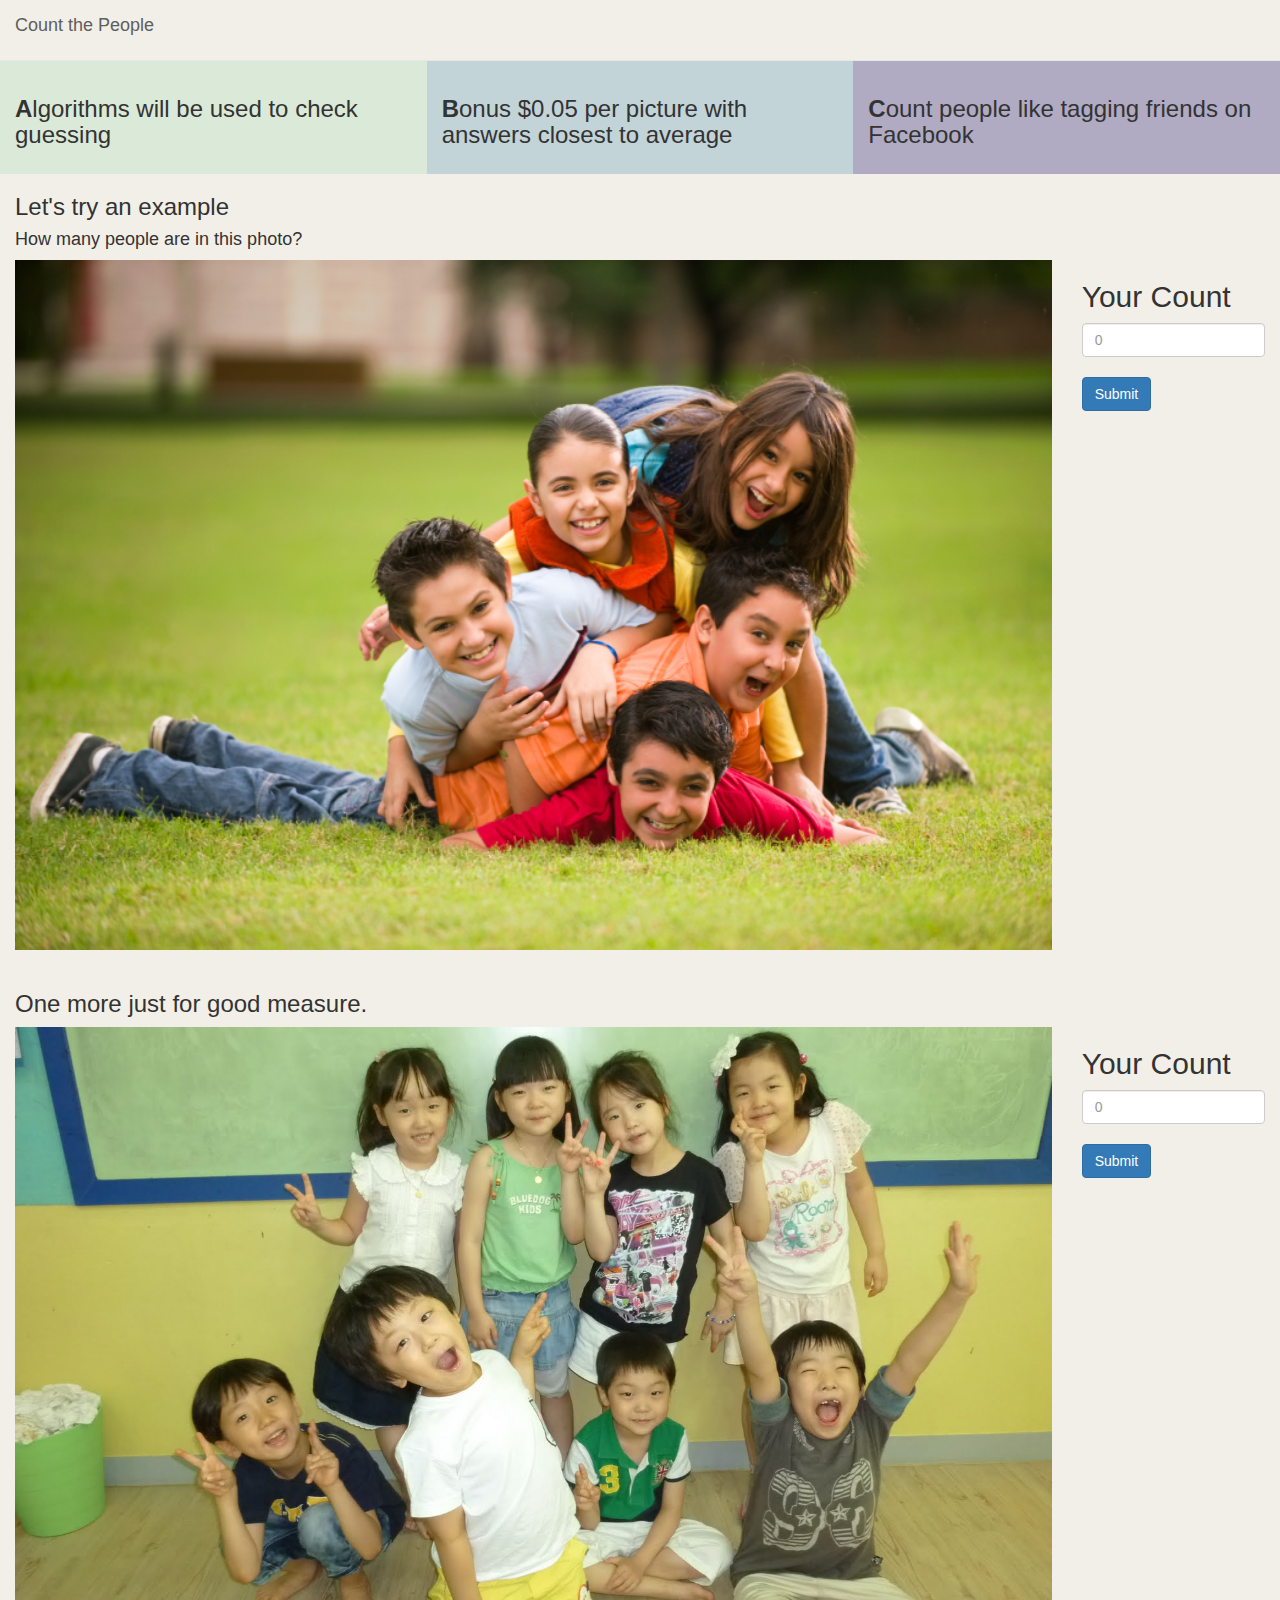
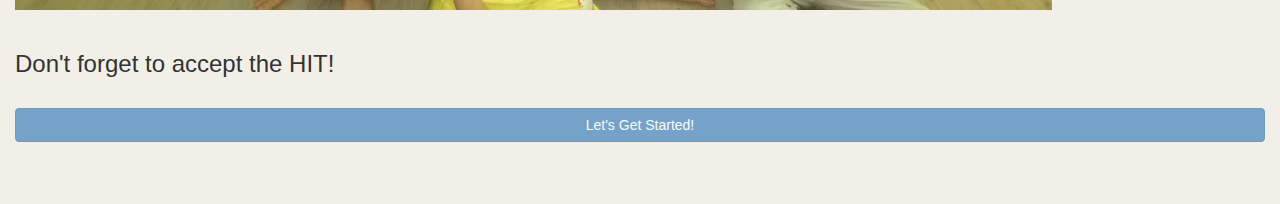
==== index.html @ 153a941a "final version" ====
<!DOCTYPE html>
<html>
<head>
	<title>Kathy's AMT Website</title>
	<script type="text/javascript" src="js/jquery-1.12.0.min.js"></script>
	<link rel="stylesheet" href="css/bootstrap.min.css">
	<link rel="stylesheet" href="css/style.css">
</head>
<body>
	<nav class="navbar navbar-default navbar-static-top">
		<div class="container-fluid">
			<div class="navbar-header">
				<p class="navbar-brand" href="#">Count the People</p>
			</div>
		</div>
	</nav>
	<div class="container-fluid">
		<div class="row no-gutter">
			<div class="col-lg-4 col-md-4" style="background-color:#dbe9d8">
				<h3><strong>A</strong>lgorithms will be used to check guessing</h3>
			</div>	
			<div class="col-lg-4 col-md-4" style="background-color:#c2d4d8">
				<h3><strong>B</strong>onus $0.05 per picture with answers closest to average</h3>
			</div>
			<div class="col-lg-4 col-md-4" style="background-color:#b0aac2">
				<h3><strong>C</strong>ount people like tagging friends on Facebook</h3>
			</div>
		</div>

		<div id="examples">
			<h3>Let's try an example</h3>
			<h4>How many people are in this photo?</h4>
			<div class="row">
				<div class="col-lg-10 col-md-10 col-sm-10">
					<img src="images/example1.jpg" class="img-responsive"></img>	
				</div>
				<div class="col-lg-2 col-md-2 col-sm-2">
					<h2>Your Count</h2>
					<form id="example_form_1">
						<div class="form-group">
							<input type="number" class="form-control" id="example_input_1" placeholder="0">
							<button class="btn btn-primary" id="example_submit_1">Submit</button>
						</div>
					</form>
				</div>
			</div>
			<hr>
			<h3>One more just for good measure.</h3>
			<div class="row">
				<div class="col-lg-10 col-md-10 col-sm-10">
					<img src="images/example2.JPG" class="img-responsive"></img>	
				</div>
				<div class="col-lg-2 col-md-2 col-sm-2">
					<h2>Your Count</h2>
					<form id="example_form_2">
						<div class="form-group">
							<input type="number" class="form-control" id="example_input_2" placeholder="0">
							<button class="btn btn-primary" id="example_submit_2">Submit</button>
						</div>
					</form>
				</div>
			</div>
			<hr>
			<h3>Don't forget to accept the HIT!</h3>
			<button class="btn btn-primary" id="next_button" style="width:100%" disabled>Let's Get Started!</button>
			<hr>
		</div>

		<div id="images">
			<!-- Picture 1 -->
			<div class="row">
				<div class="col-lg-10 col-md-10 col-sm-10">
					<img src="images/people1.jpg" class="img-responsive" id="picture_1"></img>	
					<img src="images/people2.png" class="img-responsive" id="picture_2"></img>
					<img src="images/people3.jpg" class="img-responsive" id="picture_3"></img>
					<img src="images/people4.jpg" class="img-responsive" id="picture_4"></img>
					<img src="images/people5.jpg" class="img-responsive" id="picture_5"></img>
					<img src="images/people6.jpg" class="img-responsive" id="picture_6"></img>
					<img src="images/people7.jpg" class="img-responsive" id="picture_7"></img>
				</div>
				<div class="col-lg-2 col-md-2 col-sm-2">
					<h2>Your Count</h2>
					<form id="mturk_form" name="mturk_form" method="POST">
						<div class="form-group" id="task_form_1">
							<input type="number" class="form-control" name="photo_1" id="form_input_1" placeholder="0">
							<input type="button" class="btn btn-primary" value="Next" id="picture_submit_1" disabled>
						</div>
						<div class="form-group" id="task_form_2">
							<input type="number" class="form-control" name="photo_2" id="form_input_2" placeholder="0">
							<input type="button" class="btn btn-primary" value="Next" id="picture_submit_2" disabled>
						</div>
						<div class="form-group" id="task_form_3">
							<input type="number" class="form-control" name="photo_3" id="form_input_3" placeholder="0">
							<input type="button" class="btn btn-primary" value="Next" id="picture_submit_3" disabled>
						</div>
						<div class="form-group" id="task_form_4">
							<input type="number" class="form-control" name="photo_4" id="form_input_4" placeholder="0">
							<input type="button" class="btn btn-primary" value="Next" id="picture_submit_4" disabled>
						</div>
						<div class="form-group" id="task_form_5">
							<input type="number" class="form-control" name="photo_5" id="form_input_5" placeholder="0">
							<input type="button" class="btn btn-primary" value="Next" id="picture_submit_5" disabled>
						</div>
						<div class="form-group" id="task_form_6">
							<input type="number" class="form-control" name="photo_6" id="form_input_6" placeholder="0">
							<input type="button" class="btn btn-primary" value="Next" id="picture_submit_6" disabled>
						</div>
						<div class="form-group" id="task_form_7">
							<input type="number" class="form-control" name="photo_7" id="form_input_7" placeholder="0">
							<input type="submit" class="btn btn-primary" value="Submit" id="submit">
						</div>
					</form>
				</div>
			<hr>
			</div>
		</div>
		<hr>
	</div>
	<script type="text/javascript" src="js/bootstrap.js"></script>
	<script type="text/javascript" src="js/mturk.js"></script>
	<script type="text/javascript" src="js/custom.js"></script>
</body>
</html>
---- css/style.css ----
body, .navbar-default {
	background-color: #f2efe8;
}

.jumbotron, .navbar {
	margin-bottom: 0px;
}

img, .img-responsive {
	width: 100%;
}

#images > .col-lg-10, #images >.col-md-10 {
	padding-left: 0px;
	padding-right: 0px;
}

.no-gutter > [class*='col-'] {
    padding-top:15px;
    padding-bottom:15px;
}

.btn, .btn-primary {
	margin-top: 20px;
}
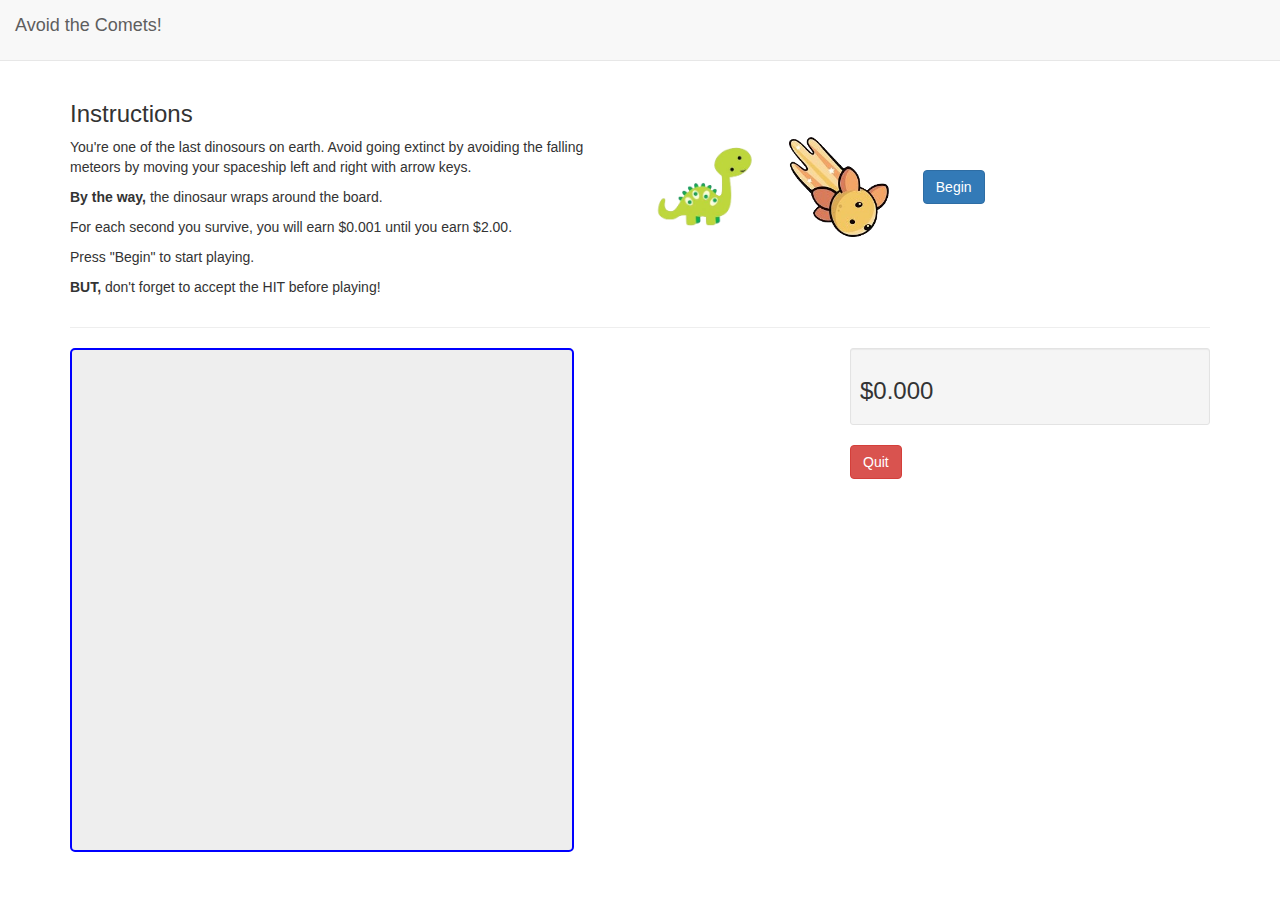
==== commit 0f076e15: "new website" ====
--- a/index.html
+++ b/index.html
@@ -1,123 +1,67 @@
 <!DOCTYPE html>
 <html>
 <head>
-	<title>Kathy's AMT Website</title>
-	<script type="text/javascript" src="js/jquery-1.12.0.min.js"></script>
-	<link rel="stylesheet" href="css/bootstrap.min.css">
-	<link rel="stylesheet" href="css/style.css">
+	<title>Avoid the Comets!</title>
+	<script type="text/javascript" src="jquery-2.2.2.min.js"></script>
+	<link rel="stylesheet" href="bootstrap.min.css">
+	<link rel="stylesheet" href="style.css">
 </head>
 <body>
+	<!-- Header -->
 	<nav class="navbar navbar-default navbar-static-top">
 		<div class="container-fluid">
 			<div class="navbar-header">
-				<p class="navbar-brand" href="#">Count the People</p>
+				<p class="navbar-brand" href="#">Avoid the Comets!</p>
 			</div>
 		</div>
 	</nav>
-	<div class="container-fluid">
-		<div class="row no-gutter">
-			<div class="col-lg-4 col-md-4" style="background-color:#dbe9d8">
-				<h3><strong>A</strong>lgorithms will be used to check guessing</h3>
-			</div>	
-			<div class="col-lg-4 col-md-4" style="background-color:#c2d4d8">
-				<h3><strong>B</strong>onus $0.05 per picture with answers closest to average</h3>
+	
+	<!-- Instructions -->
+	<div class="container">
+		<h3>Instructions</h3>
+		<div class="row">
+			<div class="col-md-6 col-lg-6">
+				<p>You're one of the last dinosours on earth. Avoid going extinct by avoiding the falling meteors by moving your spaceship left and right with arrow keys.</p>
+				<p><strong>By the way, </strong>the dinosaur wraps around the board.</p>
+				<p>For each second you survive, you will earn $0.001 until you earn $2.00.</p>
+				<p>Press "Begin" to start playing.</p>
+				<p><strong>BUT, </strong> don't forget to accept the HIT before playing!</p>
 			</div>
-			<div class="col-lg-4 col-md-4" style="background-color:#b0aac2">
-				<h3><strong>C</strong>ount people like tagging friends on Facebook</h3>
-			</div>
-		</div>
-
-		<div id="examples">
-			<h3>Let's try an example</h3>
-			<h4>How many people are in this photo?</h4>
-			<div class="row">
-				<div class="col-lg-10 col-md-10 col-sm-10">
-					<img src="images/example1.jpg" class="img-responsive"></img>	
-				</div>
-				<div class="col-lg-2 col-md-2 col-sm-2">
-					<h2>Your Count</h2>
-					<form id="example_form_1">
-						<div class="form-group">
-							<input type="number" class="form-control" id="example_input_1" placeholder="0">
-							<button class="btn btn-primary" id="example_submit_1">Submit</button>
-						</div>
-					</form>
-				</div>
-			</div>
-			<hr>
-			<h3>One more just for good measure.</h3>
-			<div class="row">
-				<div class="col-lg-10 col-md-10 col-sm-10">
-					<img src="images/example2.JPG" class="img-responsive"></img>	
-				</div>
-				<div class="col-lg-2 col-md-2 col-sm-2">
-					<h2>Your Count</h2>
-					<form id="example_form_2">
-						<div class="form-group">
-							<input type="number" class="form-control" id="example_input_2" placeholder="0">
-							<button class="btn btn-primary" id="example_submit_2">Submit</button>
-						</div>
-					</form>
-				</div>
-			</div>
-			<hr>
-			<h3>Don't forget to accept the HIT!</h3>
-			<button class="btn btn-primary" id="next_button" style="width:100%" disabled>Let's Get Started!</button>
-			<hr>
-		</div>
-
-		<div id="images">
-			<!-- Picture 1 -->
-			<div class="row">
-				<div class="col-lg-10 col-md-10 col-sm-10">
-					<img src="images/people1.jpg" class="img-responsive" id="picture_1"></img>	
-					<img src="images/people2.png" class="img-responsive" id="picture_2"></img>
-					<img src="images/people3.jpg" class="img-responsive" id="picture_3"></img>
-					<img src="images/people4.jpg" class="img-responsive" id="picture_4"></img>
-					<img src="images/people5.jpg" class="img-responsive" id="picture_5"></img>
-					<img src="images/people6.jpg" class="img-responsive" id="picture_6"></img>
-					<img src="images/people7.jpg" class="img-responsive" id="picture_7"></img>
-				</div>
-				<div class="col-lg-2 col-md-2 col-sm-2">
-					<h2>Your Count</h2>
-					<form id="mturk_form" name="mturk_form" method="POST">
-						<div class="form-group" id="task_form_1">
-							<input type="number" class="form-control" name="photo_1" id="form_input_1" placeholder="0">
-							<input type="button" class="btn btn-primary" value="Next" id="picture_submit_1" disabled>
-						</div>
-						<div class="form-group" id="task_form_2">
-							<input type="number" class="form-control" name="photo_2" id="form_input_2" placeholder="0">
-							<input type="button" class="btn btn-primary" value="Next" id="picture_submit_2" disabled>
-						</div>
-						<div class="form-group" id="task_form_3">
-							<input type="number" class="form-control" name="photo_3" id="form_input_3" placeholder="0">
-							<input type="button" class="btn btn-primary" value="Next" id="picture_submit_3" disabled>
-						</div>
-						<div class="form-group" id="task_form_4">
-							<input type="number" class="form-control" name="photo_4" id="form_input_4" placeholder="0">
-							<input type="button" class="btn btn-primary" value="Next" id="picture_submit_4" disabled>
-						</div>
-						<div class="form-group" id="task_form_5">
-							<input type="number" class="form-control" name="photo_5" id="form_input_5" placeholder="0">
-							<input type="button" class="btn btn-primary" value="Next" id="picture_submit_5" disabled>
-						</div>
-						<div class="form-group" id="task_form_6">
-							<input type="number" class="form-control" name="photo_6" id="form_input_6" placeholder="0">
-							<input type="button" class="btn btn-primary" value="Next" id="picture_submit_6" disabled>
-						</div>
-						<div class="form-group" id="task_form_7">
-							<input type="number" class="form-control" name="photo_7" id="form_input_7" placeholder="0">
-							<input type="submit" class="btn btn-primary" value="Submit" id="submit">
-						</div>
-					</form>
-				</div>
-			<hr>
+			<div class="col-md-6 col-lg-6">
+				<img src="dinosaur.png" height="100px" width="100px" style="margin-right: 30px;">
+				<img src="comet.png" height="100px" width="100px" style="margin-right:30px;">
+				<button type="button" class="btn btn-primary btn-large" id="begin_game">Begin</button>
 			</div>
 		</div>
 		<hr>
 	</div>
-	<script type="text/javascript" src="js/bootstrap.js"></script>
-	<script type="text/javascript" src="js/mturk.js"></script>
-	<script type="text/javascript" src="js/custom.js"></script>
+
+	<!-- Game -->
+	<div class="container" id="game">
+		<div class="row">
+			<div class="col-sm-8 col-md-8 col-lg-8">
+				<div id="board"></div>
+			</div>
+			<div class="col-sm-4 col-md-4 col-lg-4" id="money">
+				<form id="mturk_form" name="mturk_form" method="POST">
+					<div class="well well-sm form-group">
+						<h3 type="number" name="amount" id="amount">$0.000</h3>
+					</div>
+					<input type="hidden" name="cookie" id="cookie">
+					<input type="hidden" name="time" id="time">
+					<input type="submit" class="btn btn-danger" value="Quit" id="quit_game">
+				</form>
+			</div>
+		</div>
+	</div>
+
+	<!-- Ending Screen -->
+	<div class="container" id="thank_you">
+		<h3>Thank you for playing! :)</h3>
+		<h4 id="amount_earned"></h4>
+	</div>
+
+	<script type="text/javascript" src="mturk.js"></script>
+	<script type="text/javascript" src="script.js"></script>
 </body>
 </html>--- a/style.css
+++ b/style.css
@@ -0,0 +1,10 @@
+#board {
+	background-color: #eee;
+	border-radius: 5px;
+	position: relative;
+	border: 2px solid blue;
+}
+
+.gridcell {
+	position: absolute;
+}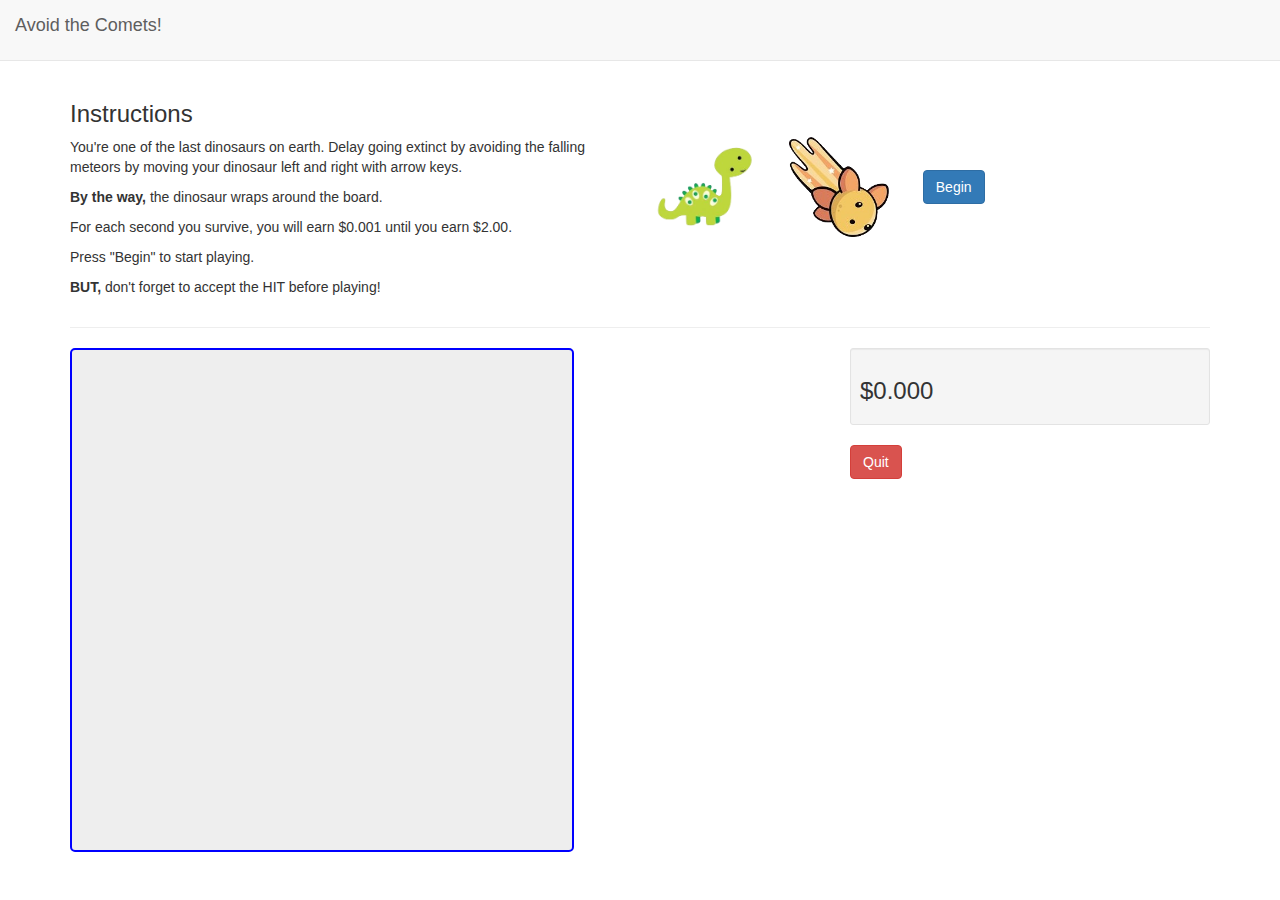
==== commit 1ec7501c: "actuall randomized the board" ====
--- a/index.html
+++ b/index.html
@@ -21,7 +21,7 @@
 		<h3>Instructions</h3>
 		<div class="row">
 			<div class="col-md-6 col-lg-6">
-				<p>You're one of the last dinosours on earth. Avoid going extinct by avoiding the falling meteors by moving your spaceship left and right with arrow keys.</p>
+				<p>You're one of the last dinosaurs on earth. Delay going extinct by avoiding the falling meteors by moving your dinosaur left and right with arrow keys.</p>
 				<p><strong>By the way, </strong>the dinosaur wraps around the board.</p>
 				<p>For each second you survive, you will earn $0.001 until you earn $2.00.</p>
 				<p>Press "Begin" to start playing.</p>
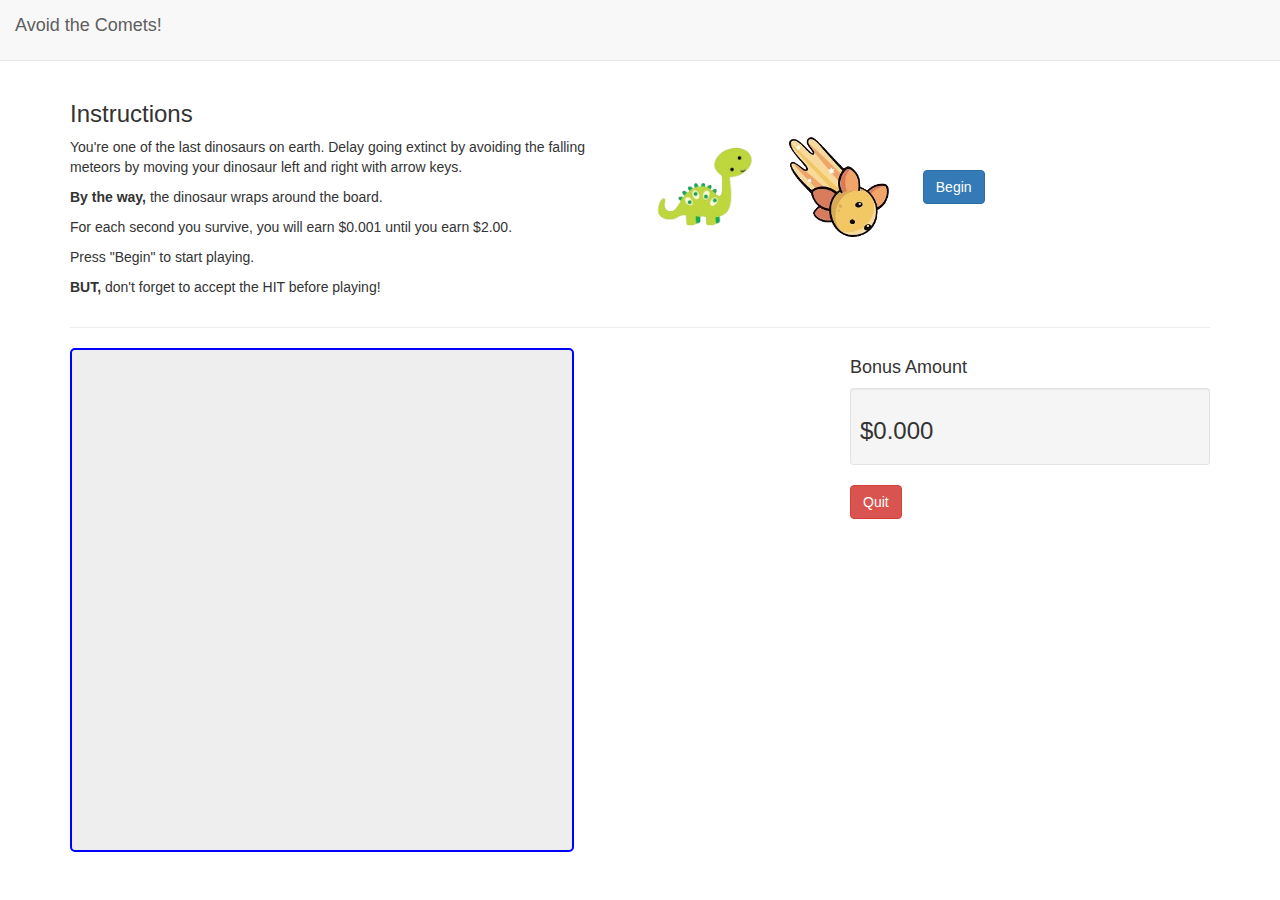
==== commit d1f23f3e: "final version" ====
--- a/index.html
+++ b/index.html
@@ -44,6 +44,7 @@
 			</div>
 			<div class="col-sm-4 col-md-4 col-lg-4" id="money">
 				<form id="mturk_form" name="mturk_form" method="POST">
+					<h4>Bonus Amount</h4>
 					<div class="well well-sm form-group">
 						<h3 type="number" name="amount" id="amount">$0.000</h3>
 					</div>
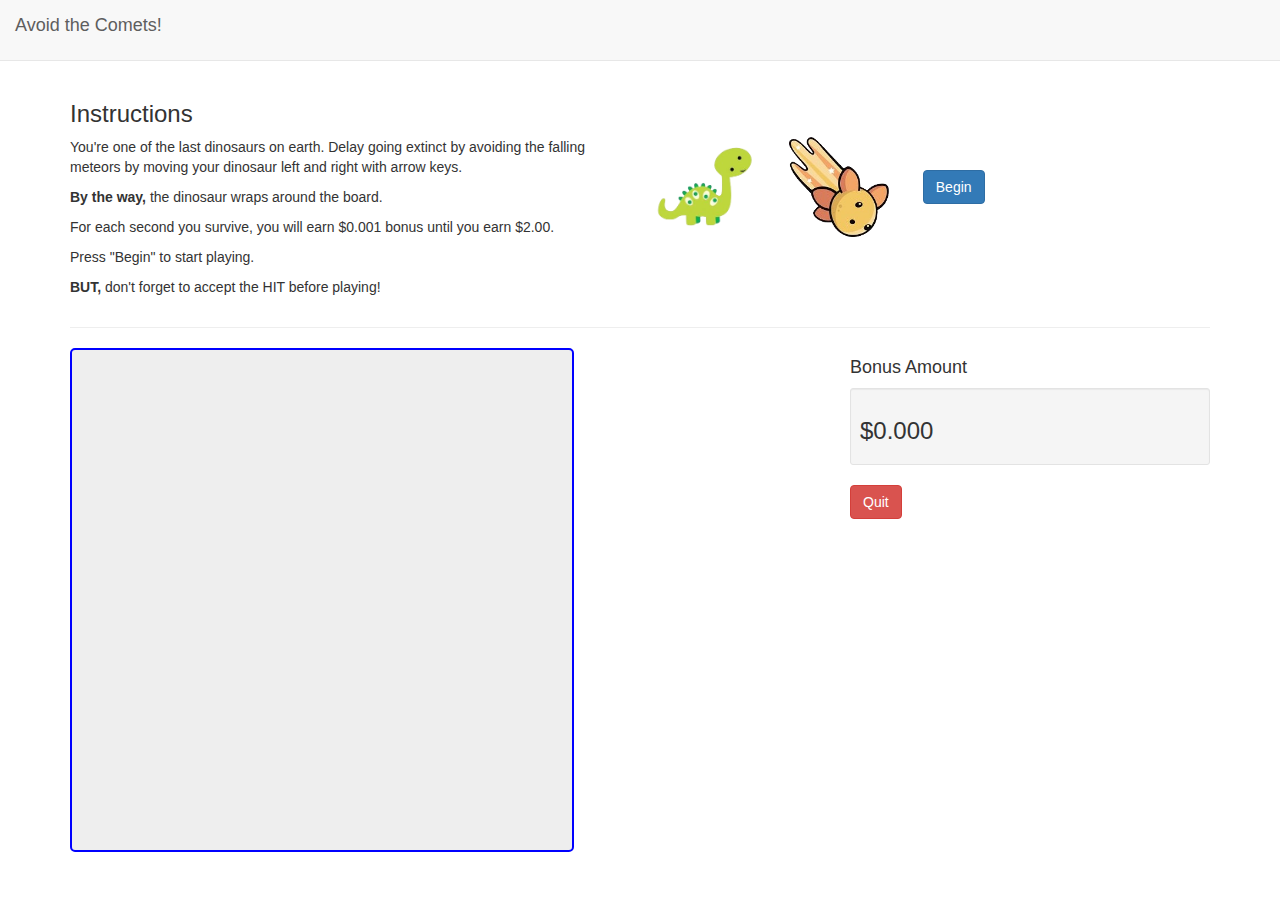
==== commit f38ae893: "text edit" ====
--- a/index.html
+++ b/index.html
@@ -23,7 +23,7 @@
 			<div class="col-md-6 col-lg-6">
 				<p>You're one of the last dinosaurs on earth. Delay going extinct by avoiding the falling meteors by moving your dinosaur left and right with arrow keys.</p>
 				<p><strong>By the way, </strong>the dinosaur wraps around the board.</p>
-				<p>For each second you survive, you will earn $0.001 until you earn $2.00.</p>
+				<p>For each second you survive, you will earn $0.001 bonus until you earn $2.00.</p>
 				<p>Press "Begin" to start playing.</p>
 				<p><strong>BUT, </strong> don't forget to accept the HIT before playing!</p>
 			</div>
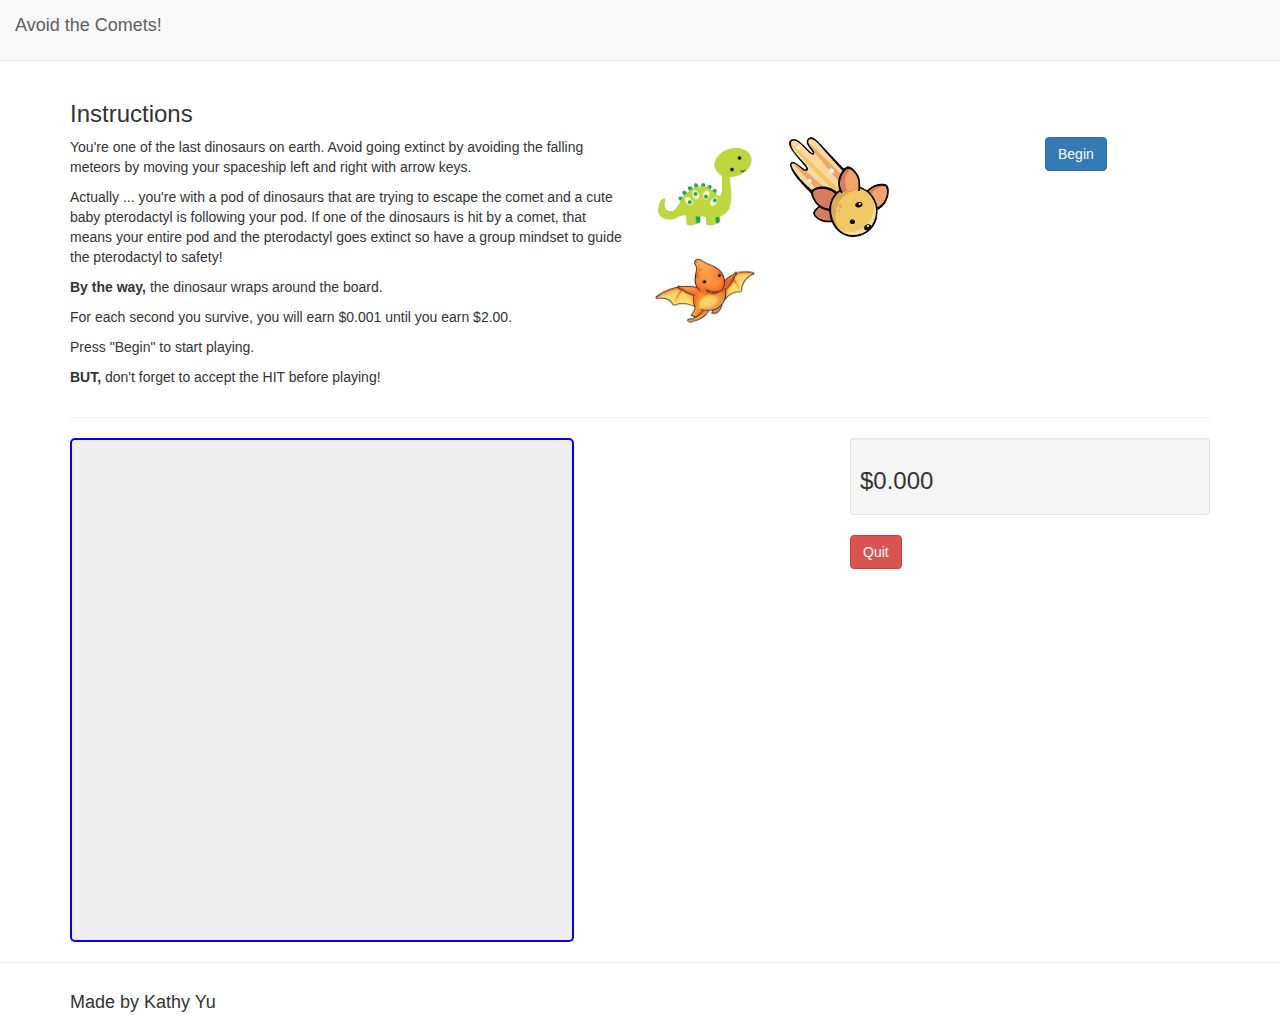
==== commit 1d07dab9: "connected to server" ====
--- a/index.html
+++ b/index.html
@@ -21,15 +21,19 @@
 		<h3>Instructions</h3>
 		<div class="row">
 			<div class="col-md-6 col-lg-6">
-				<p>You're one of the last dinosaurs on earth. Delay going extinct by avoiding the falling meteors by moving your dinosaur left and right with arrow keys.</p>
+				<p>You're one of the last dinosaurs on earth. Avoid going extinct by avoiding the falling meteors by moving your spaceship left and right with arrow keys.</p>
+				<p>Actually ... you're with a pod of dinosaurs that are trying to escape the comet and a cute baby pterodactyl is following your pod. If one of the dinosaurs is hit by a comet, that means your entire pod and the pterodactyl goes extinct so have a group mindset to guide the pterodactyl to safety!</p>
 				<p><strong>By the way, </strong>the dinosaur wraps around the board.</p>
-				<p>For each second you survive, you will earn $0.001 bonus until you earn $2.00.</p>
+				<p>For each second you survive, you will earn $0.001 until you earn $2.00.</p>
 				<p>Press "Begin" to start playing.</p>
 				<p><strong>BUT, </strong> don't forget to accept the HIT before playing!</p>
 			</div>
-			<div class="col-md-6 col-lg-6">
+			<div class="col-md-4 col-lg-4">
 				<img src="dinosaur.png" height="100px" width="100px" style="margin-right: 30px;">
 				<img src="comet.png" height="100px" width="100px" style="margin-right:30px;">
+				<img src="pterodactyl.jpg" height="100px" width="100px" style="margin-right:30px;">
+			</div>
+			<div class="col-md-2 col-lg-2">
 				<button type="button" class="btn btn-primary btn-large" id="begin_game">Begin</button>
 			</div>
 		</div>
@@ -44,7 +48,6 @@
 			</div>
 			<div class="col-sm-4 col-md-4 col-lg-4" id="money">
 				<form id="mturk_form" name="mturk_form" method="POST">
-					<h4>Bonus Amount</h4>
 					<div class="well well-sm form-group">
 						<h3 type="number" name="amount" id="amount">$0.000</h3>
 					</div>
@@ -62,6 +65,14 @@
 		<h4 id="amount_earned"></h4>
 	</div>
 
+	<hr>
+	
+	<footer>
+		<div class="container">
+			<h4>Made by Kathy Yu</h4>
+		</div>	
+	</footer>
+	
 	<script type="text/javascript" src="mturk.js"></script>
 	<script type="text/javascript" src="script.js"></script>
 </body>
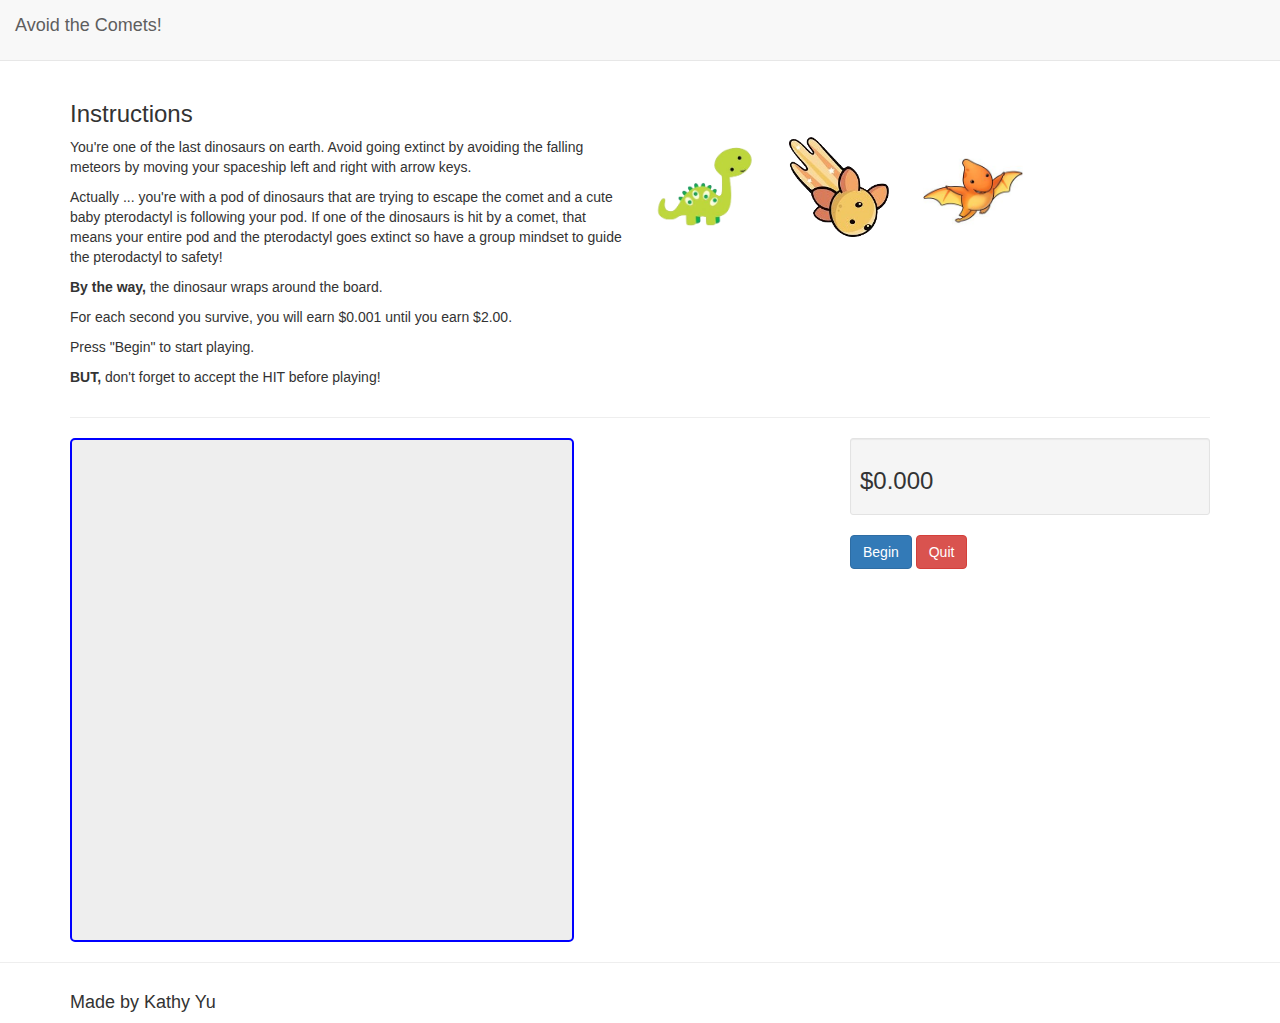
==== commit cab843b3: "added group losing" ====
--- a/index.html
+++ b/index.html
@@ -28,13 +28,10 @@
 				<p>Press "Begin" to start playing.</p>
 				<p><strong>BUT, </strong> don't forget to accept the HIT before playing!</p>
 			</div>
-			<div class="col-md-4 col-lg-4">
+			<div class="col-md-6 col-lg-6">
 				<img src="dinosaur.png" height="100px" width="100px" style="margin-right: 30px;">
 				<img src="comet.png" height="100px" width="100px" style="margin-right:30px;">
 				<img src="pterodactyl.jpg" height="100px" width="100px" style="margin-right:30px;">
-			</div>
-			<div class="col-md-2 col-lg-2">
-				<button type="button" class="btn btn-primary btn-large" id="begin_game">Begin</button>
 			</div>
 		</div>
 		<hr>
@@ -53,6 +50,7 @@
 					</div>
 					<input type="hidden" name="cookie" id="cookie">
 					<input type="hidden" name="time" id="time">
+					<button type="button" class="btn btn-primary btn-large" id="begin_game">Begin</button>
 					<input type="submit" class="btn btn-danger" value="Quit" id="quit_game">
 				</form>
 			</div>
